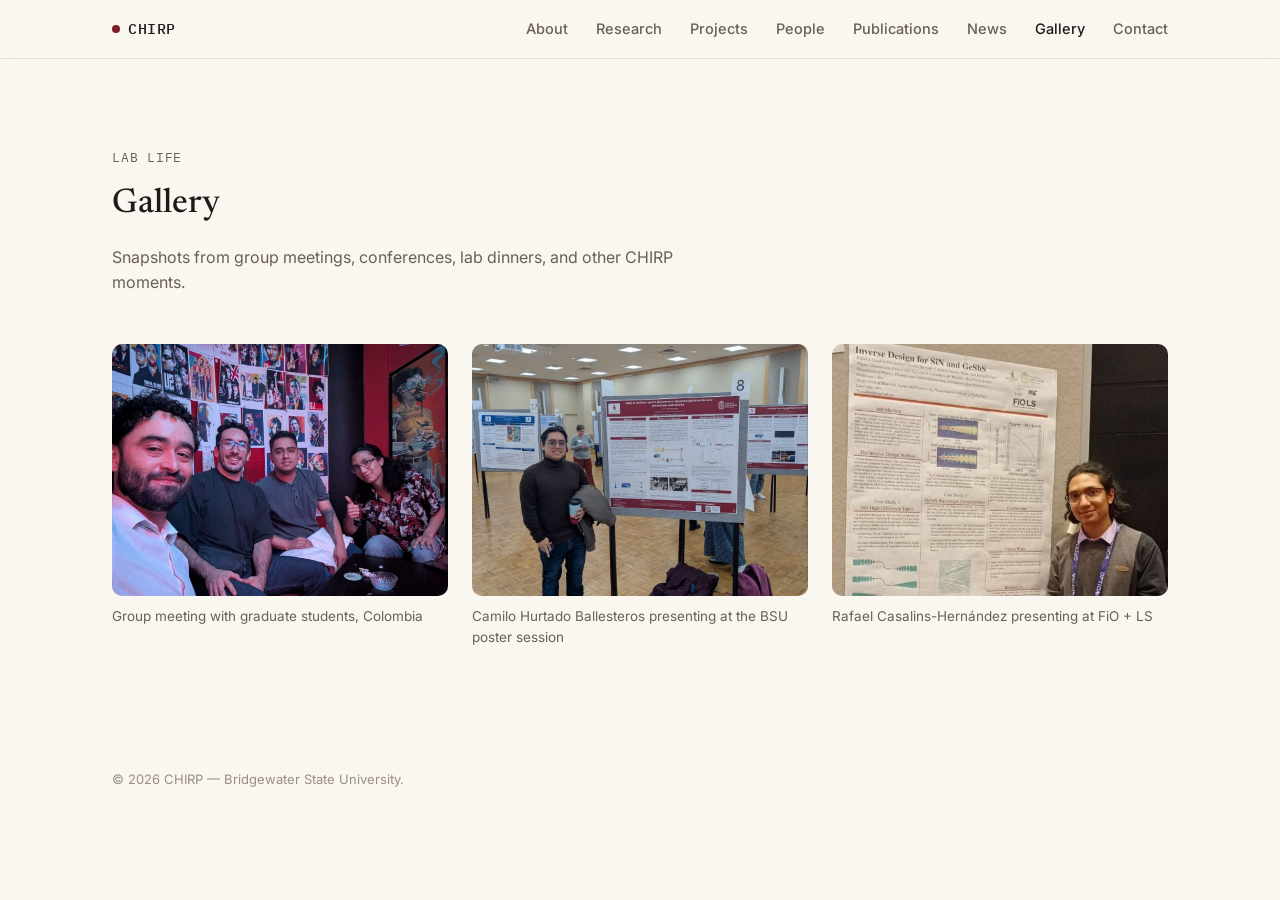
==== gallery.html @ 9b7310f1 "section division" ====
<!DOCTYPE html>
<html lang="en">
<head>
<meta charset="UTF-8">
<meta name="viewport" content="width=device-width, initial-scale=1.0">
<title>Gallery — CHIRP | Bridgewater State University Photonics Group</title>
<meta name="description" content="Photos from CHIRP group meetings, conferences, and lab life at Bridgewater State University.">
<link rel="canonical" href="https://chirp-bsu.github.io/gallery.html">

<!-- Open Graph / social -->
<meta property="og:type" content="website">
<meta property="og:site_name" content="CHIRP — Bridgewater State University">
<meta property="og:title" content="Gallery — CHIRP | Bridgewater State University Photonics Group">
<meta property="og:description" content="Photos from CHIRP group meetings, conferences, and lab life at Bridgewater State University.">
<meta property="og:url" content="https://chirp-bsu.github.io/gallery.html">
<meta property="og:image" content="https://chirp-bsu.github.io/assets/PICFabricationGDSSchematic_CHIRP.png">
<meta name="twitter:card" content="summary_large_image">
<meta name="twitter:title" content="Gallery — CHIRP | Bridgewater State University Photonics Group">
<meta name="twitter:description" content="Photos from CHIRP group meetings, conferences, and lab life at Bridgewater State University.">
<meta name="twitter:image" content="https://chirp-bsu.github.io/assets/PICFabricationGDSSchematic_CHIRP.png">

<link rel="preconnect" href="https://fonts.googleapis.com">
<link rel="preconnect" href="https://fonts.gstatic.com" crossorigin>
<link href="https://fonts.googleapis.com/css2?family=Newsreader:ital,wght@0,400;0,500;0,600;1,400;1,500&family=Inter:wght@400;500;600;700&family=IBM+Plex+Mono:wght@400;500&display=swap" rel="stylesheet">
<link rel="stylesheet" href="styles.css">

<script type="application/ld+json">
{
  "@context": "https://schema.org",
  "@type": "ResearchOrganization",
  "name": "CHIRP",
  "alternateName": ["CHIRP-BSU", "CHIRP Bridgewater State University", "Samuel Serna Research Group"],
  "url": "https://chirp-bsu.github.io/",
  "logo": "https://chirp-bsu.github.io/assets/PICFabricationGDSSchematic_CHIRP.png",
  "description": "CHIRP is a photonics and photonic integrated circuits (PICs) research group at Bridgewater State University, led by Dr. Samuel Serna Otálvaro, focused on nonlinear and integrated photonics.",
  "parentOrganization": {
    "@type": "CollegeOrUniversity",
    "name": "Bridgewater State University",
    "url": "https://www.bridgew.edu/"
  },
  "founder": {
    "@type": "Person",
    "name": "Samuel Serna Otálvaro",
    "alternateName": "Samuel Serna",
    "jobTitle": "Assistant Professor of Physics, Photonics and Optical Engineering",
    "affiliation": {
      "@type": "CollegeOrUniversity",
      "name": "Bridgewater State University"
    },
    "email": "mailto:ssernaotalvaro@bridgew.edu",
    "sameAs": [
      "https://scholar.google.com/citations?user=Fi1uhxkAAAAJ&hl=fr",
      "https://www.linkedin.com/in/samuel-felipe-serna-otalvaro-3a182439/",
      "https://www.researchgate.net/profile/Samuel_Serna"
    ]
  },
  "knowsAbout": [
    "Integrated photonics",
    "Photonic integrated circuits",
    "Nonlinear optics",
    "Optical materials",
    "Ultrafast optics",
    "Nanofabrication",
    "Photonic crystals"
  ]
}
</script>
</head>
<body>

<nav class="nav">
  <div class="nav-inner">
    <a href="index.html" class="nav-mark"><span class="dot"></span> CHIRP</a>
    <ul class="nav-links" id="navLinks">
      <li><a href="index.html#about">About</a></li>
      <li><a href="research.html">Research</a></li>
      <li><a href="projects.html">Projects</a></li>
      <li><a href="people.html">People</a></li>
      <li><a href="publications.html">Publications</a></li>
      <li><a href="news.html">News</a></li>
      <li><a href="gallery.html" class="active">Gallery</a></li>
      <li><a href="index.html#contact">Contact</a></li>
    </ul>
    <button class="nav-toggle" id="navToggle" aria-label="Toggle menu" aria-expanded="false">☰</button>
  </div>
</nav>

<main>

  <section id="gallery">
    <div class="wrap">
      <div class="section-head">
        <p class="eyebrow">Lab life</p>
        <h2>Gallery</h2>
        <p>Snapshots from group meetings, conferences, lab dinners, and other CHIRP moments.</p>
      </div>

      <div class="gallery-grid">
        <figure class="gallery-item">
          <div class="gallery-image"><img src="assets/GalleryGroupMeetingColombia.jpg" alt="Dr. Samuel Serna with graduate students at a group meeting in Colombia" loading="lazy"></div>
          <figcaption>Group meeting with graduate students, Colombia</figcaption>
        </figure>

        <figure class="gallery-item">
          <div class="gallery-image"><img src="assets/GalleryCamiloBSUPoster.jpg" alt="Camilo Hurtado Ballesteros presenting his poster at a Bridgewater State University poster session" loading="lazy"></div>
          <figcaption>Camilo Hurtado Ballesteros presenting at the BSU poster session</figcaption>
        </figure>

        <figure class="gallery-item">
          <div class="gallery-image"><img src="assets/GalleryRafaelFiOLSPoster.jpg" alt="Rafael Casalins-Hernández presenting his poster at the Frontiers in Optics + Laser Science conference" loading="lazy"></div>
          <figcaption>Rafael Casalins-Hernández presenting at FiO + LS</figcaption>
        </figure>
      </div>
    </div>
  </section>

</main>

<footer>
  <div class="wrap">
    <p>&copy; 2026 CHIRP — Bridgewater State University.</p>
  </div>
</footer>

<script src="script.js"></script>
</body>
</html>
---- styles.css ----
/* ===========================================================
   CHIRP — Bridgewater State University Photonics Research Group
   Token system:
     Color   — cream bg, warm ink text, BSU maroon accent (sampled ~#7a1f26)
     Type    — Newsreader (display/serif), Inter (body/UI), IBM Plex Mono (data/eyebrows)
     Layout  — centered "wrap" column, generous section rhythm, card grids
     Signature — hero waveguide-trace SVG with animated light pulses
   =========================================================== */

:root {
  --maroon-900: #4a1017;
  --maroon-700: #7a1f26;
  --maroon-600: #8f2530;
  --maroon-500: #a52e3a;
  --maroon-100: #f3e3e4;
  --maroon-050: #f9eeee;

  --cream: #faf6f0;
  --cream-raised: #ffffff;
  --ink: #201a18;
  --text-primary: #201a18;
  --text-secondary: #6b5f5a;
  --text-tertiary: #9a8d87;
  --hairline: #e7ddd4;

  --font-display: 'Newsreader', Georgia, serif;
  --font-body: 'Inter', -apple-system, sans-serif;
  --font-mono: 'IBM Plex Mono', ui-monospace, monospace;

  --radius: 10px;
}

* { box-sizing: border-box; }
html { scroll-behavior: smooth; }
body {
  margin: 0;
  background: var(--cream);
  color: var(--text-primary);
  font-family: var(--font-body);
  font-size: 16px;
  line-height: 1.6;
  -webkit-font-smoothing: antialiased;
}

.wrap { max-width: 1120px; margin: 0 auto; padding: 0 32px; }

h1, h2, h3 { font-family: var(--font-display); font-weight: 500; margin: 0 0 0.4em; color: var(--ink); }
p { margin: 0 0 1em; }
a { color: var(--maroon-700); text-decoration: none; }
a:hover { text-decoration: underline; }

.eyebrow {
  font-family: var(--font-mono);
  font-size: 12.5px;
  letter-spacing: 0.06em;
  text-transform: uppercase;
  color: var(--maroon-700);
  margin: 0 0 10px;
}

/* ---------- Nav ---------- */
.nav {
  position: sticky; top: 0; z-index: 50;
  background: rgba(250, 246, 240, 0.88);
  backdrop-filter: blur(8px);
  border-bottom: 1px solid var(--hairline);
}
.nav-inner {
  max-width: 1120px; margin: 0 auto; padding: 16px 32px;
  display: flex; align-items: center; justify-content: space-between;
}
.nav-mark {
  font-family: var(--font-mono); font-weight: 500; font-size: 15px;
  letter-spacing: 0.04em; color: var(--ink); display: flex; align-items: center; gap: 8px;
}
.nav-mark .dot {
  width: 8px; height: 8px; border-radius: 50%; background: var(--maroon-700); display: inline-block;
}
.nav-links {
  list-style: none; display: flex; gap: 28px; margin: 0; padding: 0;
}
.nav-links a { color: var(--text-secondary); font-size: 14.5px; font-weight: 500; }
.nav-links a:hover { color: var(--ink); text-decoration: none; }
.nav-links a.active { color: var(--ink); }
.nav-toggle {
  display: none; background: none; border: 1px solid var(--hairline); border-radius: 6px;
  font-size: 18px; padding: 6px 10px; cursor: pointer;
}

/* ---------- Hero ---------- */
.hero {
  position: relative; overflow: hidden;
  padding-top: 96px; padding-bottom: 96px;
  border-bottom: 1px solid var(--hairline);
}
.hero-trace {
  position: absolute; inset: 0; width: 100%; height: 100%;
  opacity: 0.32; pointer-events: none;
}
.trace {
  fill: none; stroke: var(--maroon-700); stroke-width: 1.4; opacity: 0.16;
}
.pulse { fill: var(--maroon-600); filter: drop-shadow(0 0 4px var(--maroon-500)); }
.hero-inner { position: relative; z-index: 1; }
.eyebrow { }
.hero h1 { font-size: clamp(48px, 8vw, 84px); line-height: 1; letter-spacing: -0.01em; }
.hero .role { font-family: var(--font-mono); font-size: 15px; color: var(--text-secondary); margin-top: 8px; }
.spectrum-rule {
  border: none; height: 2px; width: 64px; margin: 24px 0;
  background: linear-gradient(90deg, var(--maroon-700), var(--maroon-100));
}
.hero-lede { max-width: 56ch; font-size: 17.5px; color: var(--text-secondary); }
.hero-actions { display: flex; gap: 14px; margin: 28px 0 36px; flex-wrap: wrap; }
.btn {
  display: inline-block; padding: 12px 22px; border-radius: 999px;
  font-size: 14.5px; font-weight: 600; text-decoration: none;
}
.btn-primary { background: var(--maroon-700); color: #fff; }
.btn-primary:hover { background: var(--maroon-600); text-decoration: none; }
.btn-ghost { border: 1px solid var(--hairline); color: var(--ink); }
.btn-ghost:hover { border-color: var(--maroon-700); text-decoration: none; }
.hero-meta {
  display: flex; flex-wrap: wrap; gap: 24px;
  font-size: 13.5px; color: var(--text-secondary); padding-top: 20px;
  border-top: 1px solid var(--hairline);
}
.hero-meta strong { color: var(--ink); font-weight: 600; display: block; font-size: 11.5px;
  text-transform: uppercase; letter-spacing: 0.05em; font-family: var(--font-mono); margin-bottom: 2px; }

/* ---------- Sections ---------- */
section { padding: 88px 0; }
section + section { border-top: 1px solid var(--hairline); }
.section-head { max-width: 60ch; margin-bottom: 48px; }
.section-head h2 { font-size: 34px; }
.section-head p { color: var(--text-secondary); }

/* ---------- About ---------- */
.about-grid { display: grid; grid-template-columns: 1.3fr 1fr; gap: 56px; align-items: start; }
.monogram, .placeholder-box {
  border-radius: var(--radius); overflow: hidden; margin-bottom: 20px;
}
.placeholder-box {
  background: var(--maroon-050); border: 1px dashed var(--maroon-100);
  display: flex; align-items: center; justify-content: center;
  aspect-ratio: 4 / 3; color: var(--maroon-700); font-family: var(--font-mono); font-size: 13px;
}
.fact-list { list-style: none; margin: 0; padding: 0; border-top: 1px solid var(--hairline); }
.fact-list li {
  display: flex; justify-content: space-between; gap: 12px;
  padding: 12px 0; border-bottom: 1px solid var(--hairline); font-size: 14.5px;
}
.fact-list li span:first-child { color: var(--text-tertiary); font-family: var(--font-mono); font-size: 12.5px; }

/* ---------- Card grid (Research / Projects) ---------- */
.card-grid { display: grid; grid-template-columns: repeat(auto-fit, minmax(320px, 1fr)); gap: 28px; }
.card {
  background: var(--cream-raised); border: 1px solid var(--hairline); border-radius: var(--radius);
  overflow: hidden; padding: 0;
}
.card-image { aspect-ratio: 16 / 10; overflow: hidden; background: var(--maroon-050); }
.card-image img { width: 100%; height: 100%; object-fit: cover; display: block; }
.card-body { padding: 22px 24px 26px; }
.card-body h3 { font-size: 19px; margin-bottom: 8px; }
.card-body p { color: var(--text-secondary); font-size: 14.5px; margin: 0; }

.projects-grid { grid-template-columns: repeat(auto-fit, minmax(300px, 1fr)); }
.project-card { padding: 22px 24px 24px; }
.card-top { display: flex; justify-content: space-between; align-items: baseline; gap: 10px; margin-bottom: 6px; }
.card-top h3 { font-size: 18px; margin: 0; }
.card-period { font-family: var(--font-mono); font-size: 11.5px; color: var(--text-tertiary); white-space: nowrap; }
.card-tag { font-family: var(--font-mono); font-size: 12px; color: var(--maroon-700); margin-bottom: 10px; }
.project-card p:last-child { color: var(--text-secondary); font-size: 14px; margin: 0; }

/* ---------- People ---------- */
.people-grid { display: grid; grid-template-columns: repeat(4, 1fr); gap: 24px; }
.person-card { text-align: left; }
.person-photo { aspect-ratio: 1; margin-bottom: 14px; border-radius: var(--radius); overflow: hidden; background: var(--maroon-050); }
.person-photo img { width: 100%; height: 100%; object-fit: cover; display: block; }
.alumni-grid { grid-template-columns: repeat(auto-fit, minmax(200px, 240px)); max-width: 920px; }
.person-card h3 { font-size: 17px; margin-bottom: 2px; }
.person-role { font-family: var(--font-mono); font-size: 12px; color: var(--maroon-700); margin-bottom: 6px; }
.person-focus { font-size: 13.5px; color: var(--text-secondary); margin: 0; }
.person-links { display: flex; gap: 14px; margin-top: 10px; }
.person-links a { font-family: var(--font-mono); font-size: 12px; }
.placeholder-card { opacity: 0.72; }
.alumni-note {
  margin-top: 40px; padding-top: 28px; border-top: 1px solid var(--hairline);
  color: var(--text-secondary); font-size: 14.5px;
}

/* ---------- Publications ---------- */
.pub-group-label {
  font-family: var(--font-mono); font-size: 12px; text-transform: uppercase; letter-spacing: 0.05em;
  color: var(--text-tertiary); margin-bottom: 16px; padding-bottom: 8px; border-bottom: 1px solid var(--hairline);
}
.pub { display: grid; grid-template-columns: 64px 1fr; gap: 20px; padding: 20px 0; border-bottom: 1px solid var(--hairline); }
.pub-year { font-family: var(--font-mono); color: var(--maroon-700); font-size: 14px; }
.pub-title { font-size: 17px; margin-bottom: 4px; }
.pub-venue { color: var(--text-secondary); font-size: 13.5px; margin-bottom: 6px; }
.pub-links a { font-size: 13px; font-family: var(--font-mono); }
.placeholder-pub { opacity: 0.65; }

/* ---------- News ---------- */
.news-list { list-style: none; margin: 0; padding: 0; }
.news-item {
  display: grid; grid-template-columns: 120px 1fr; gap: 20px;
  padding: 16px 0; border-bottom: 1px solid var(--hairline); font-size: 14.5px;
}
.news-date { font-family: var(--font-mono); color: var(--maroon-700); font-size: 13px; }
.news-text { color: var(--text-secondary); }

/* ---------- Gallery ---------- */
.gallery-grid { display: grid; grid-template-columns: repeat(3, 1fr); gap: 24px; }
.gallery-item { margin: 0; }
.gallery-image { aspect-ratio: 4 / 3; border-radius: var(--radius); overflow: hidden; }
.gallery-image img { width: 100%; height: 100%; object-fit: cover; display: block; }
.gallery-item figcaption { margin-top: 10px; font-size: 13.5px; color: var(--text-secondary); }

/* ---------- Contact ---------- */
.contact-grid { display: grid; grid-template-columns: 1fr 1fr; gap: 56px; }
.contact-list { list-style: none; margin: 24px 0 0; padding: 0; }
.contact-list li {
  display: flex; justify-content: space-between; gap: 12px;
  padding: 12px 0; border-bottom: 1px solid var(--hairline); font-size: 14.5px;
}
.contact-list li span:first-child { color: var(--text-tertiary); font-family: var(--font-mono); font-size: 12.5px; }
form div { margin-bottom: 16px; }
label { display: block; font-family: var(--font-mono); font-size: 12px; color: var(--text-tertiary); margin-bottom: 6px; }
input, textarea {
  width: 100%; padding: 11px 14px; border: 1px solid var(--hairline); border-radius: 8px;
  font-family: var(--font-body); font-size: 14.5px; background: var(--cream-raised); color: var(--ink);
}
input:focus, textarea:focus { outline: 2px solid var(--maroon-500); outline-offset: 1px; }
form button { border: none; cursor: pointer; }

/* ---------- Footer ---------- */
footer { padding: 32px 0; }
footer p { color: var(--text-tertiary); font-size: 13px; margin: 0; }

/* ---------- Motion ---------- */
@media (prefers-reduced-motion: no-preference) {
  .pulse { animation: travel 6s linear infinite; }
  .pulse-b { animation-duration: 7.5s; animation-delay: -2s; }
  .pulse-c { animation-duration: 5s; animation-delay: -1s; }
  @keyframes travel {
    0%   { offset-distance: 0%; opacity: 0; }
    5%   { opacity: 1; }
    95%  { opacity: 1; }
    100% { offset-distance: 100%; opacity: 0; }
  }
  .pulse       { offset-path: path('M -50 120 L 620 120 C 680 120 700 140 700 180 L 700 260 C 700 300 720 320 780 320 L 1250 320'); }
  .pulse-b     { offset-path: path('M -50 220 L 500 220 C 560 220 580 240 580 280 L 580 420 C 580 460 600 480 660 480 L 1250 480'); }
  .pulse-c     { offset-path: path('M -50 460 L 420 460 C 480 460 500 440 500 400 L 500 200 C 500 160 520 140 580 140 L 1250 140'); }
}
@media (prefers-reduced-motion: reduce) {
  .pulse { display: none; }
}

/* ---------- Responsive ---------- */
@media (max-width: 860px) {
  .nav-links { display: none; }
  .nav-toggle { display: block; }
  .nav-links.open {
    display: flex; flex-direction: column; position: absolute; top: 100%; left: 0; right: 0;
    background: var(--cream); border-bottom: 1px solid var(--hairline); padding: 16px 32px; gap: 14px;
  }
  .about-grid, .contact-grid { grid-template-columns: 1fr; }
  .card-grid { grid-template-columns: 1fr; }
  .gallery-grid { grid-template-columns: repeat(2, 1fr); }
  .projects-grid { grid-template-columns: 1fr; }
  .people-grid { grid-template-columns: repeat(2, 1fr); }
  .hero { padding-top: 72px; padding-bottom: 64px; }
}
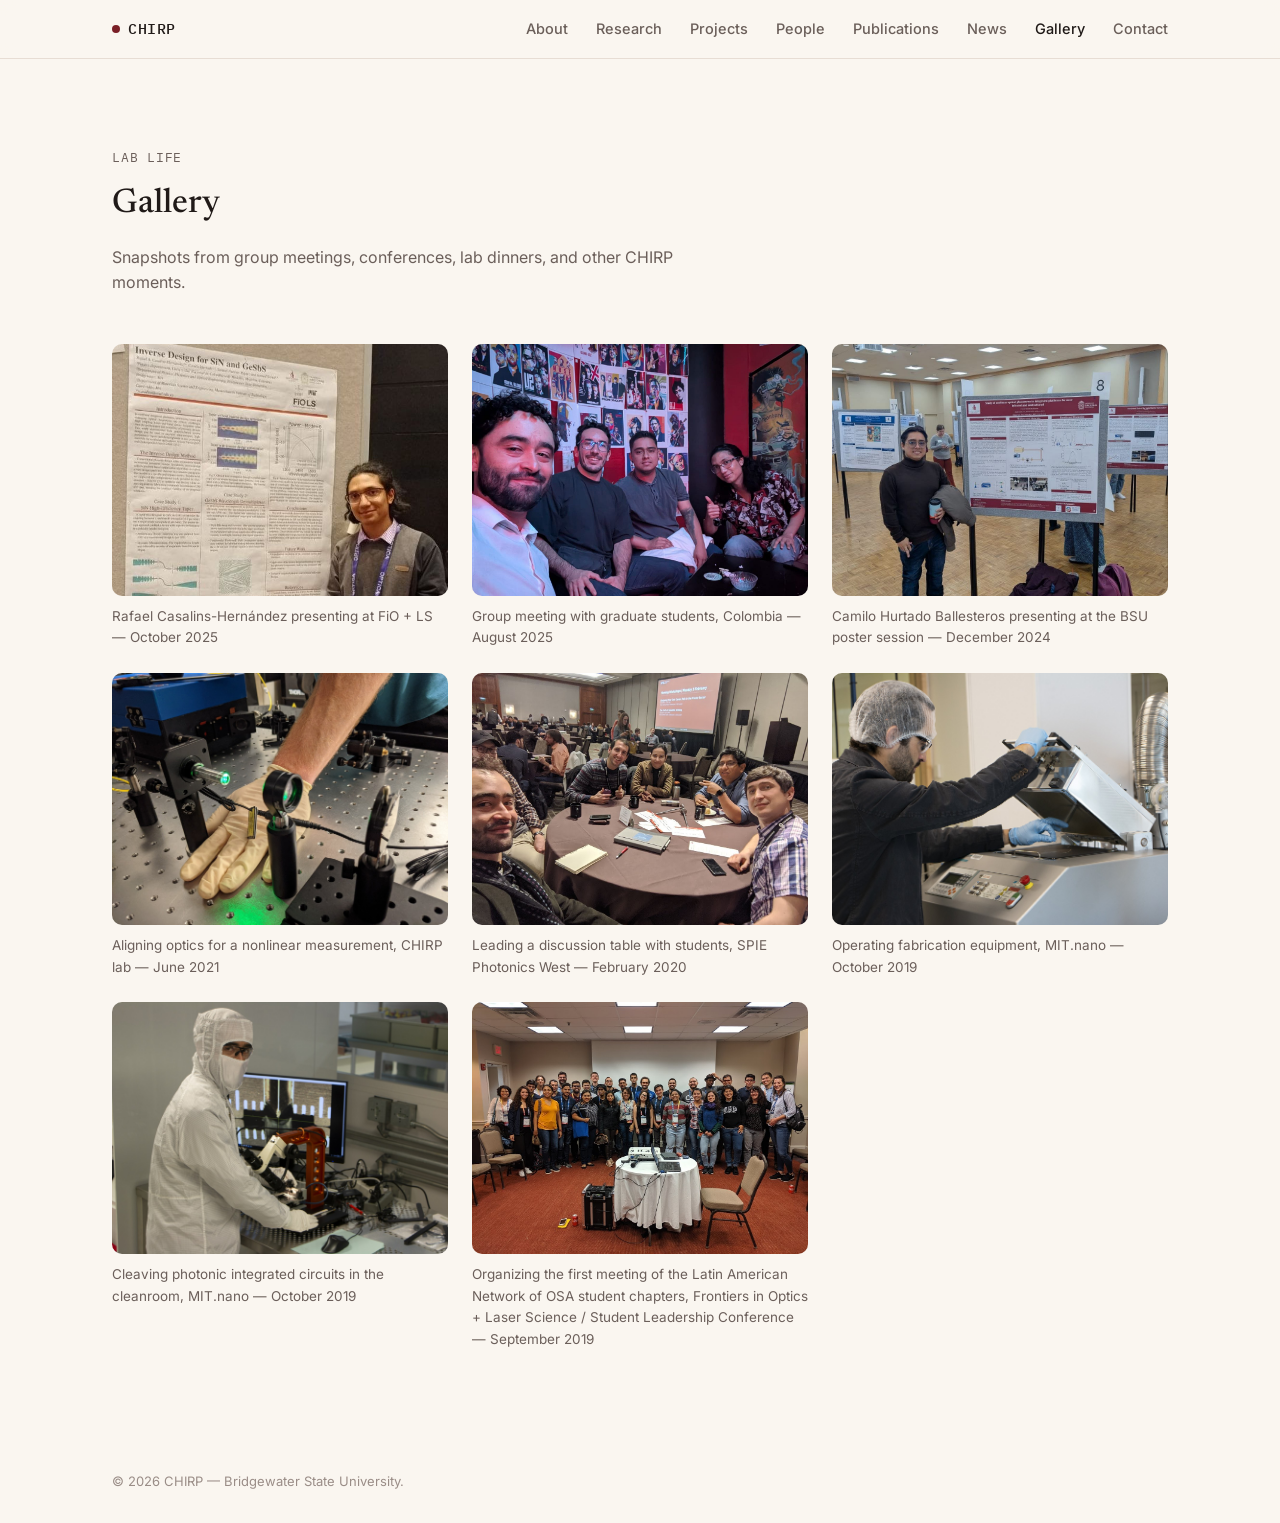
==== commit 206c5e0e: "Gallery update" ====
--- a/gallery.html
+++ b/gallery.html
@@ -97,18 +97,43 @@
 
       <div class="gallery-grid">
         <figure class="gallery-item">
+          <div class="gallery-image"><img src="assets/GalleryRafaelFiOLSPoster.jpg" alt="Rafael Casalins-Hernández presenting his poster at the Frontiers in Optics + Laser Science conference" loading="lazy"></div>
+          <figcaption>Rafael Casalins-Hernández presenting at FiO + LS — October 2025</figcaption>
+        </figure>
+
+        <figure class="gallery-item">
           <div class="gallery-image"><img src="assets/GalleryGroupMeetingColombia.jpg" alt="Dr. Samuel Serna with graduate students at a group meeting in Colombia" loading="lazy"></div>
-          <figcaption>Group meeting with graduate students, Colombia</figcaption>
+          <figcaption>Group meeting with graduate students, Colombia — August 2025</figcaption>
         </figure>
 
         <figure class="gallery-item">
           <div class="gallery-image"><img src="assets/GalleryCamiloBSUPoster.jpg" alt="Camilo Hurtado Ballesteros presenting his poster at a Bridgewater State University poster session" loading="lazy"></div>
-          <figcaption>Camilo Hurtado Ballesteros presenting at the BSU poster session</figcaption>
+          <figcaption>Camilo Hurtado Ballesteros presenting at the BSU poster session — December 2024</figcaption>
         </figure>
 
         <figure class="gallery-item">
-          <div class="gallery-image"><img src="assets/GalleryRafaelFiOLSPoster.jpg" alt="Rafael Casalins-Hernández presenting his poster at the Frontiers in Optics + Laser Science conference" loading="lazy"></div>
-          <figcaption>Rafael Casalins-Hernández presenting at FiO + LS</figcaption>
+          <div class="gallery-image"><img src="assets/GalleryLaserAlignment.jpg" alt="Aligning optics for a nonlinear measurement on the CHIRP lab optical table" loading="lazy"></div>
+          <figcaption>Aligning optics for a nonlinear measurement, CHIRP lab — June 2021</figcaption>
+        </figure>
+
+        <figure class="gallery-item">
+          <div class="gallery-image"><img src="assets/GallerySPIEPhotonicsWest2020.jpg" alt="Dr. Samuel Serna and colleagues at a discussion table at SPIE Photonics West 2020" loading="lazy"></div>
+          <figcaption>Leading a discussion table with students, SPIE Photonics West — February 2020</figcaption>
+        </figure>
+
+        <figure class="gallery-item">
+          <div class="gallery-image"><img src="assets/GalleryMITFabEquipment.jpg" alt="Dr. Samuel Serna operating fabrication equipment at MIT.nano" loading="lazy"></div>
+          <figcaption>Operating fabrication equipment, MIT.nano — October 2019</figcaption>
+        </figure>
+
+        <figure class="gallery-item">
+          <div class="gallery-image"><img src="assets/GalleryMITCleanroomCleaving.jpg" alt="Dr. Samuel Serna cleaving photonic integrated circuits in the cleanroom at MIT.nano" loading="lazy"></div>
+          <figcaption>Cleaving photonic integrated circuits in the cleanroom, MIT.nano — October 2019</figcaption>
+        </figure>
+
+        <figure class="gallery-item">
+          <div class="gallery-image"><img src="assets/GalleryOSALatinAmericanNetwork2019.jpg" alt="Dr. Samuel Serna organizing the first meeting of the Latin American Network of OSA student chapters" loading="lazy"></div>
+          <figcaption>Organizing the first meeting of the Latin American Network of OSA student chapters, Frontiers in Optics + Laser Science / Student Leadership Conference — September 2019</figcaption>
         </figure>
       </div>
     </div>
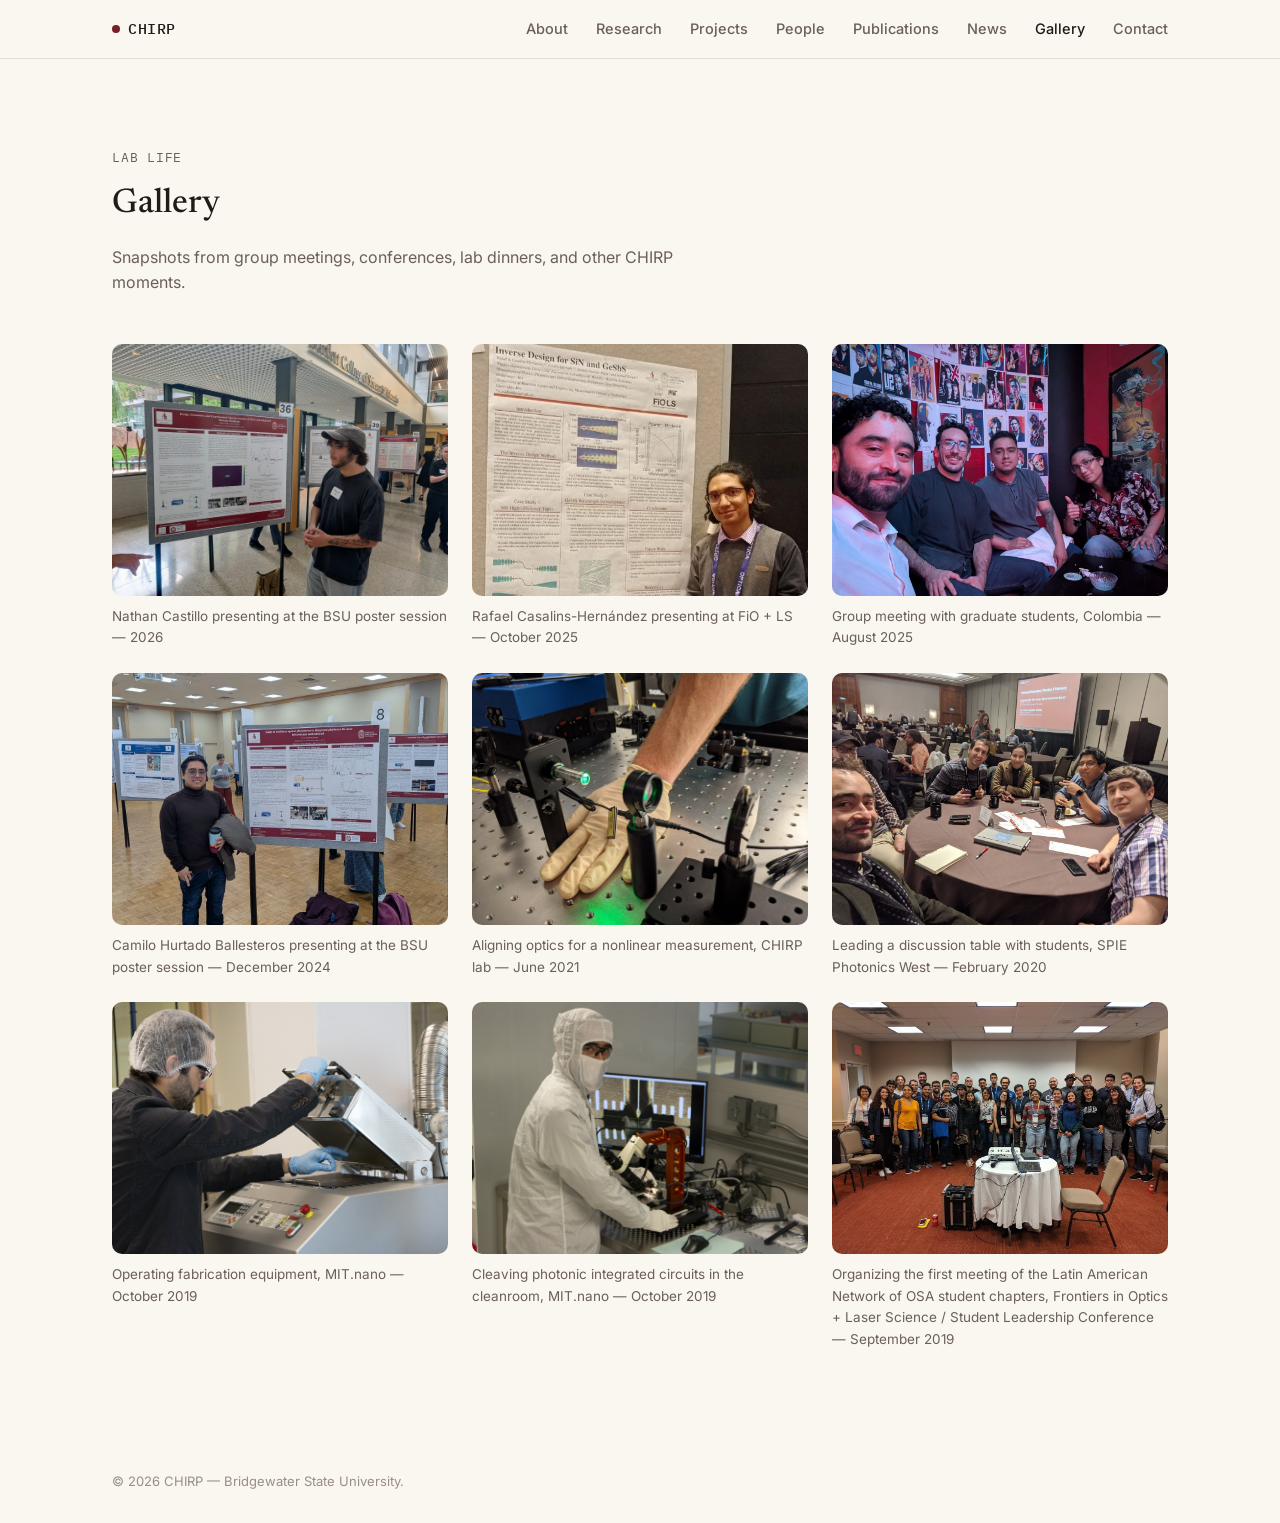
==== commit 30a3186b: "Gallery update" ====
--- a/gallery.html
+++ b/gallery.html
@@ -97,6 +97,11 @@
 
       <div class="gallery-grid">
         <figure class="gallery-item">
+          <div class="gallery-image"><img src="assets/GalleryNathanPosterBSU.jpg" alt="Nathan Castillo presenting his poster at a Bridgewater State University poster session" loading="lazy"></div>
+          <figcaption>Nathan Castillo presenting at the BSU poster session — 2026</figcaption>
+        </figure>
+
+        <figure class="gallery-item">
           <div class="gallery-image"><img src="assets/GalleryRafaelFiOLSPoster.jpg" alt="Rafael Casalins-Hernández presenting his poster at the Frontiers in Optics + Laser Science conference" loading="lazy"></div>
           <figcaption>Rafael Casalins-Hernández presenting at FiO + LS — October 2025</figcaption>
         </figure>
